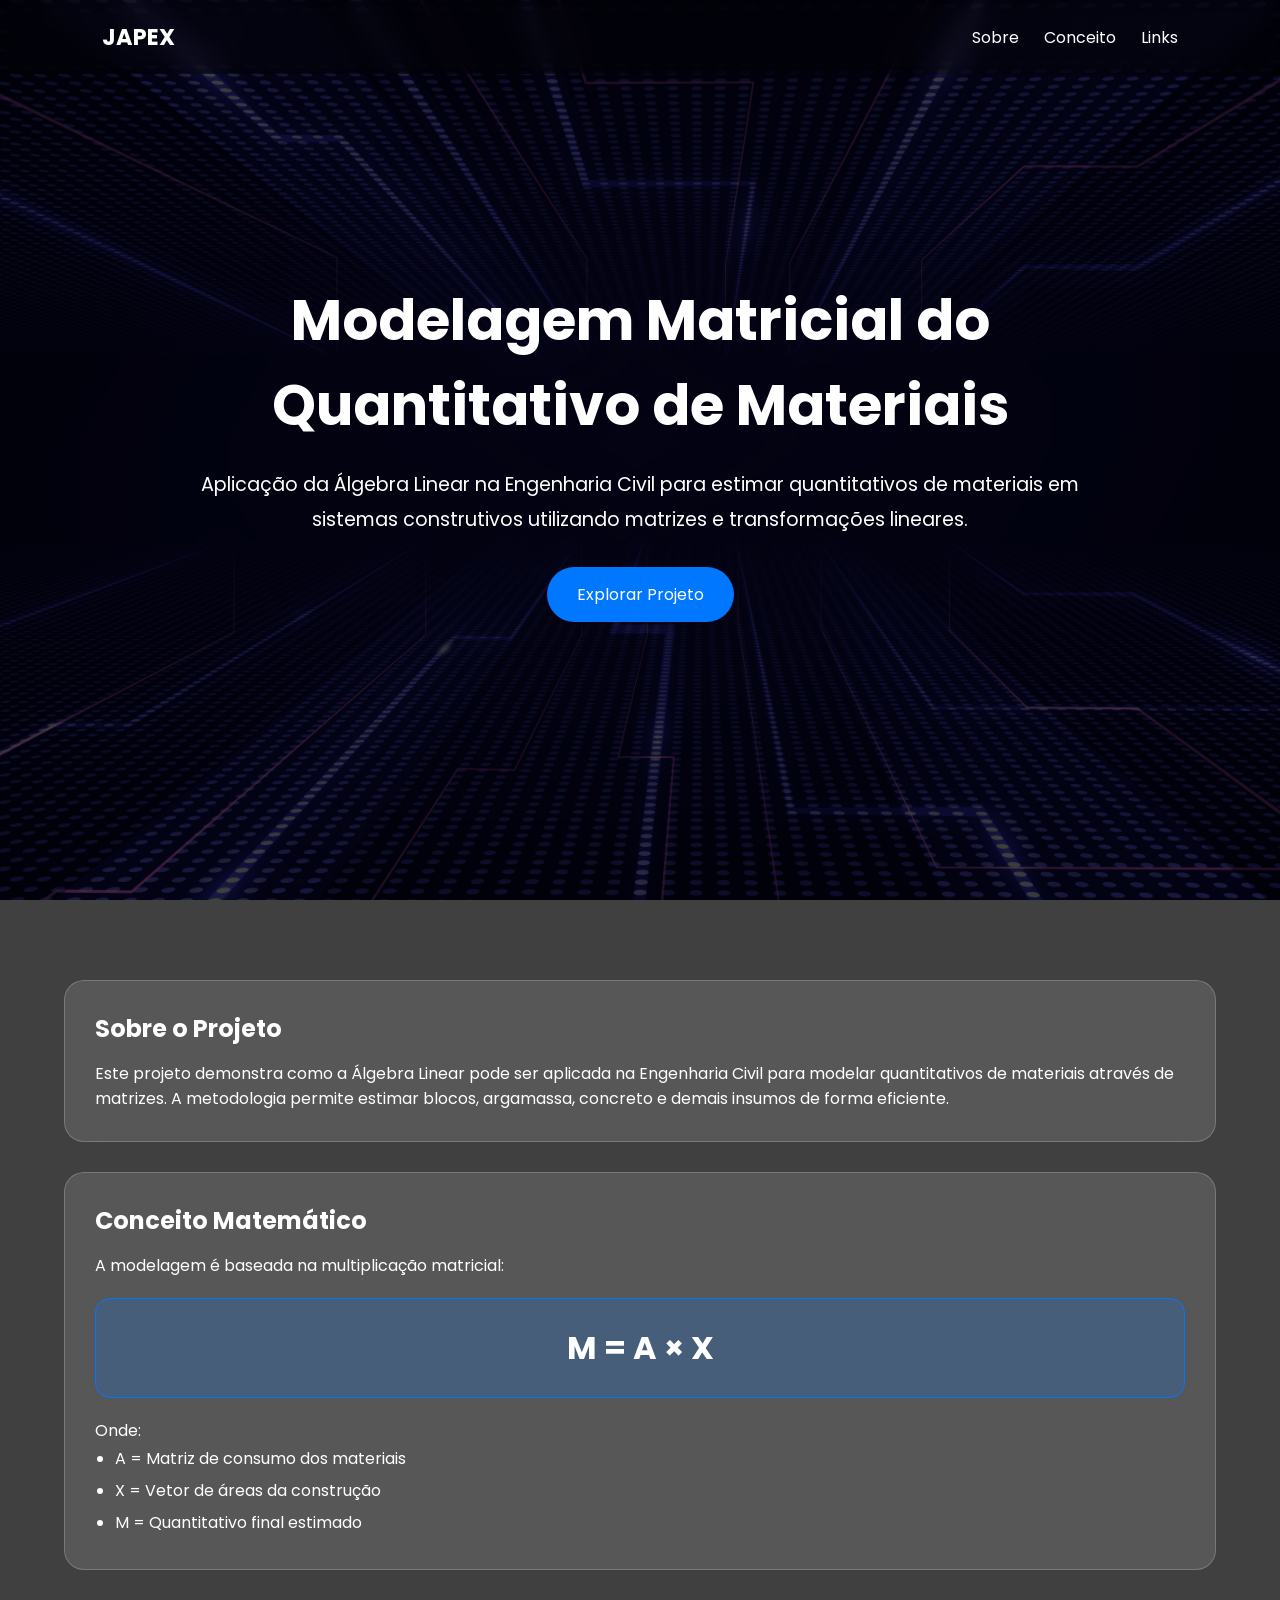
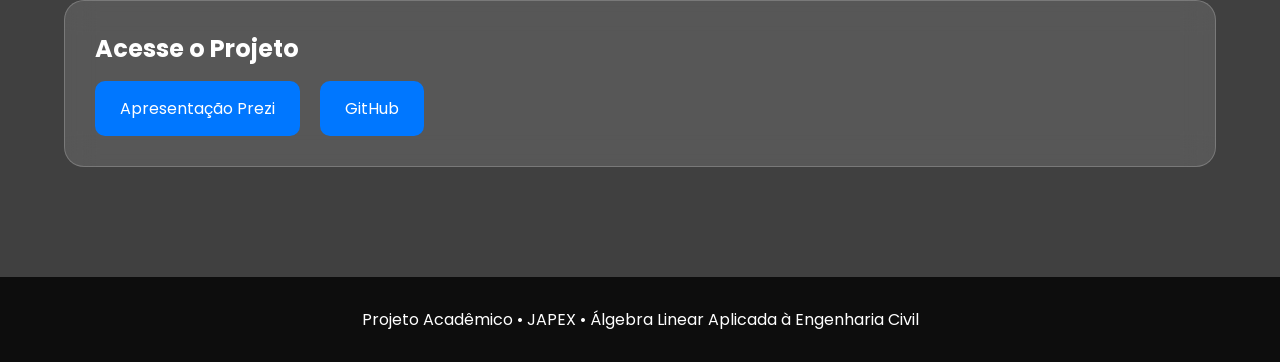
==== Algebra/index.html @ ff8d8faa "Add files via upload" ====
<!DOCTYPE html>
<html lang="pt-BR">

<head>
<meta charset="UTF-8">
<meta name="viewport" content="width=device-width, initial-scale=1.0">

<title>Modelagem Matricial - JAPEX</title>

<link rel="preconnect" href="https://fonts.googleapis.com">
<link href="https://fonts.googleapis.com/css2?family=Poppins:wght@300;400;600;700&display=swap" rel="stylesheet">

<style>

*{
    margin:0;
    padding:0;
    box-sizing:border-box;
    font-family:'Poppins',sans-serif;
}

body{

    background:url("img/algebra.jpg") center center no-repeat;
    background-size:cover;
    background-attachment:fixed;
    color:white;
}

/* camada escura */

.overlay{
    background:rgba(0,0,0,0.75);
    min-height:100vh;
}

/* MENU */

nav{
    width:100%;
    display:flex;
    justify-content:space-between;
    align-items:center;
    padding:20px 8%;
    position:fixed;
    top:0;
    z-index:1000;

    background:rgba(0,0,0,0.4);
    backdrop-filter:blur(10px);
}

.logo{
    font-size:1.4rem;
    font-weight:700;
}

nav ul{
    display:flex;
    gap:25px;
    list-style:none;
}

nav a{
    color:white;
    text-decoration:none;
}

/* HERO */

.hero{
    min-height:100vh;
    display:flex;
    justify-content:center;
    align-items:center;
    text-align:center;
    padding:20px;
}

.hero-content{
    max-width:900px;
}

.hero h1{
    font-size:3.5rem;
    margin-bottom:20px;
}

.hero p{
    font-size:1.2rem;
    line-height:1.8;
}

.btn{
    display:inline-block;
    margin-top:30px;
    padding:15px 30px;
    background:#0077ff;
    color:white;
    text-decoration:none;
    border-radius:50px;
    transition:0.3s;
}

.btn:hover{
    transform:translateY(-3px);
}

/* CONTEÚDO */

.container{
    width:90%;
    max-width:1200px;
    margin:auto;
    padding:80px 0;
}

/* CARDS */

.card{

    background:rgba(255,255,255,0.12);

    backdrop-filter:blur(15px);

    border:1px solid rgba(255,255,255,0.2);

    border-radius:20px;

    padding:30px;

    margin-bottom:30px;

    transition:0.4s;
}

.card:hover{
    transform:translateY(-10px);
}

.card h2{
    margin-bottom:15px;
}

/* EQUAÇÃO */

.formula{

    text-align:center;

    font-size:2rem;

    font-weight:bold;

    padding:25px;

    margin-top:20px;

    border-radius:15px;

    background:rgba(0,119,255,0.2);

    border:1px solid #0077ff;
}

/* BOTÕES */

.links{
    display:flex;
    gap:20px;
    flex-wrap:wrap;
}

.link-btn{

    background:#0077ff;

    color:white;

    text-decoration:none;

    padding:15px 25px;

    border-radius:10px;

    transition:0.3s;
}

.link-btn:hover{
    background:#005bd1;
}

/* RODAPÉ */

footer{
    text-align:center;
    padding:30px;
    background:rgba(0,0,0,0.8);
}

@media(max-width:768px){

.hero h1{
    font-size:2.3rem;
}

.hero p{
    font-size:1rem;
}

nav{
    flex-direction:column;
    gap:10px;
}
}

</style>
</head>

<body>

<div class="overlay">

<nav>

<div class="logo">
JAPEX
</div>

<ul>
<li><a href="#sobre">Sobre</a></li>
<li><a href="#conceito">Conceito</a></li>
<li><a href="#links">Links</a></li>
</ul>

</nav>

<section class="hero">

<div class="hero-content">

<h1>Modelagem Matricial do Quantitativo de Materiais</h1>

<p>
Aplicação da Álgebra Linear na Engenharia Civil para estimar quantitativos
de materiais em sistemas construtivos utilizando matrizes e transformações lineares.
</p>

<a href="#sobre" class="btn">
Explorar Projeto
</a>

</div>

</section>

<div class="container">

<div class="card" id="sobre">

<h2> Sobre o Projeto</h2>

<p>
Este projeto demonstra como a Álgebra Linear pode ser aplicada na Engenharia Civil para modelar quantitativos de materiais através de matrizes.
A metodologia permite estimar blocos, argamassa, concreto e demais insumos de forma eficiente.
</p>

</div>

<div class="card" id="conceito">

<h2> Conceito Matemático</h2>

<p>
A modelagem é baseada na multiplicação matricial:
</p>

<div class="formula">
M = A × X
</div>

<p style="margin-top:20px;">
Onde:
</p>

<ul style="margin-left:20px; line-height:2;">
<li>A = Matriz de consumo dos materiais</li>
<li>X = Vetor de áreas da construção</li>
<li>M = Quantitativo final estimado</li>
</ul>

</div>

<div class="card" id="links">

<h2>Acesse o Projeto</h2>

<div class="links">

<a href="https://prezi.com/view/tUU9ksq3lu8h5EcmZRio/?referral_token=JSz370lnB3FN"
target="_blank"
class="link-btn">
Apresentação Prezi
</a>

<a href="https://github.com/alessandraaguiarx/Modelagem-Matricial-de-Quantitativo-de-materiais"
target="_blank"
class="link-btn">
 GitHub
</a>

</div>

</div>

</div>

<footer>

<p>
Projeto Acadêmico • JAPEX • Álgebra Linear Aplicada à Engenharia Civil
</p>

</footer>

</div>

</body>
</html>
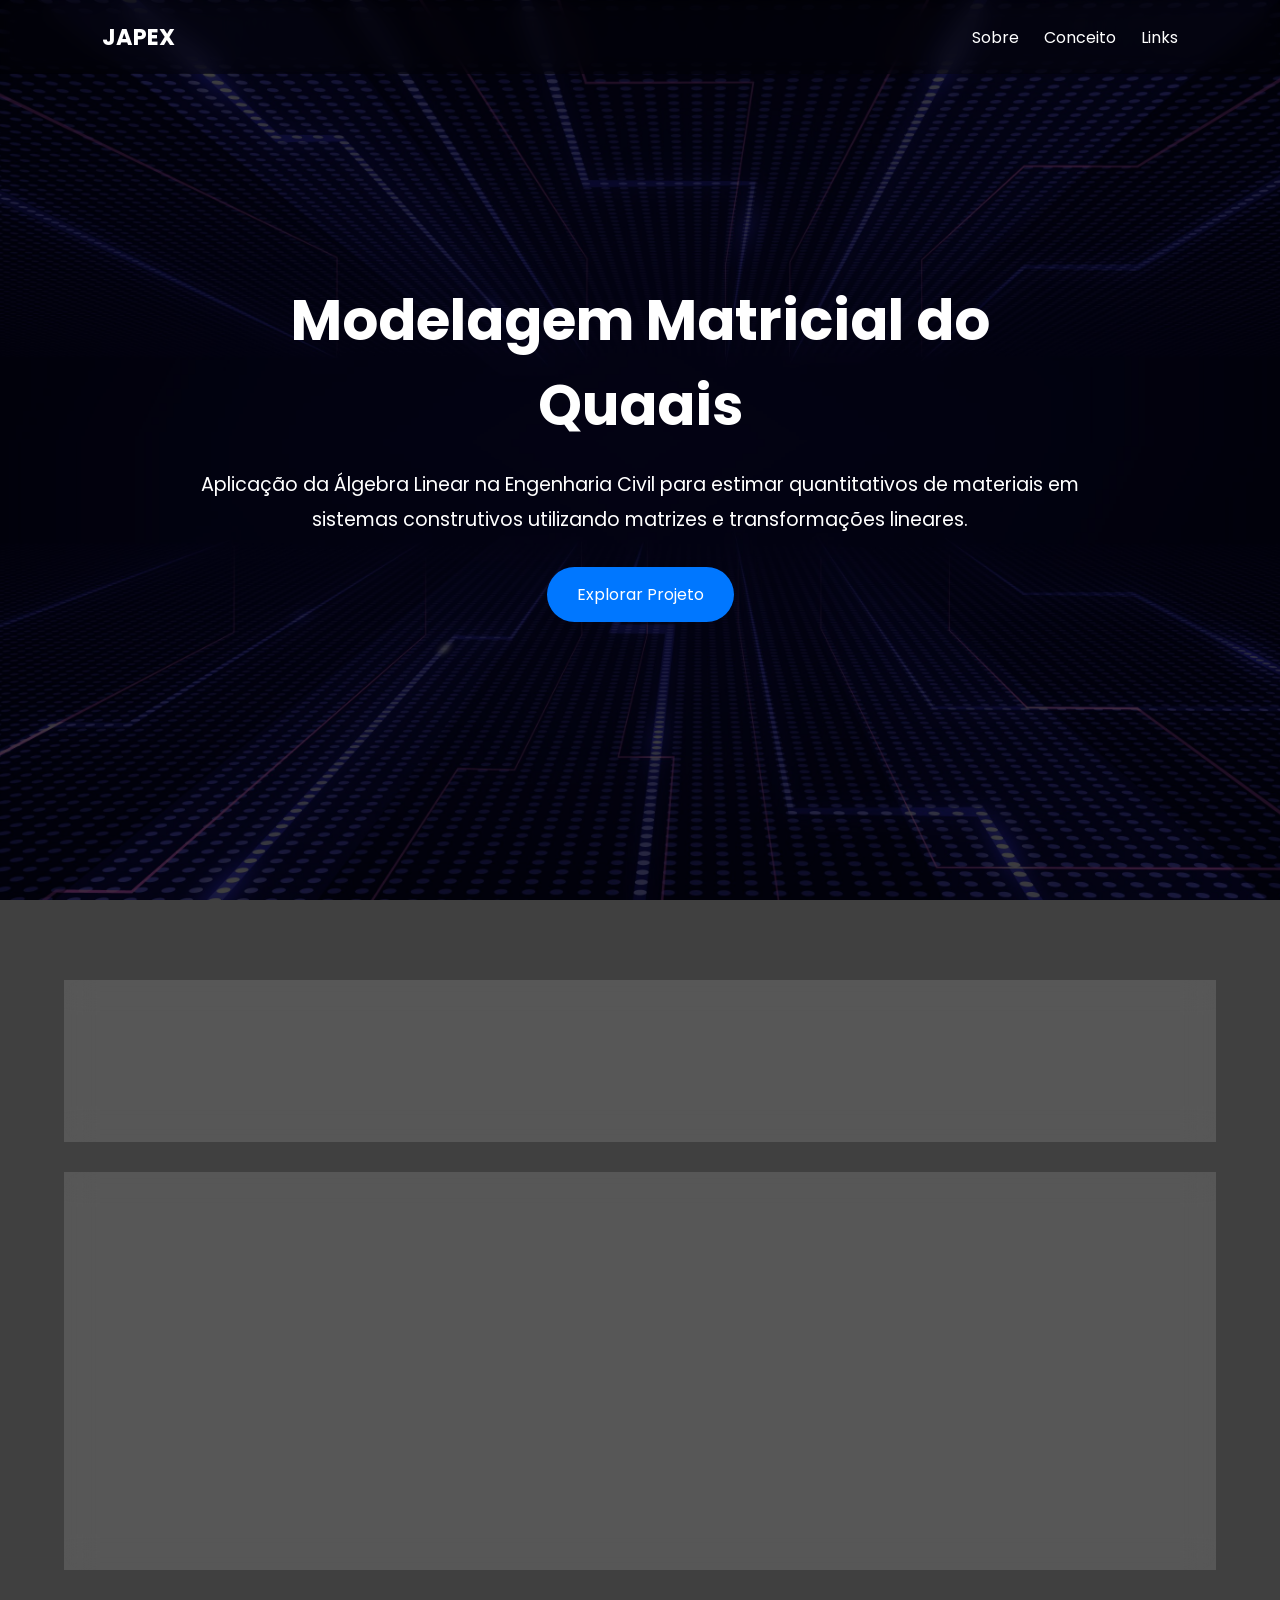
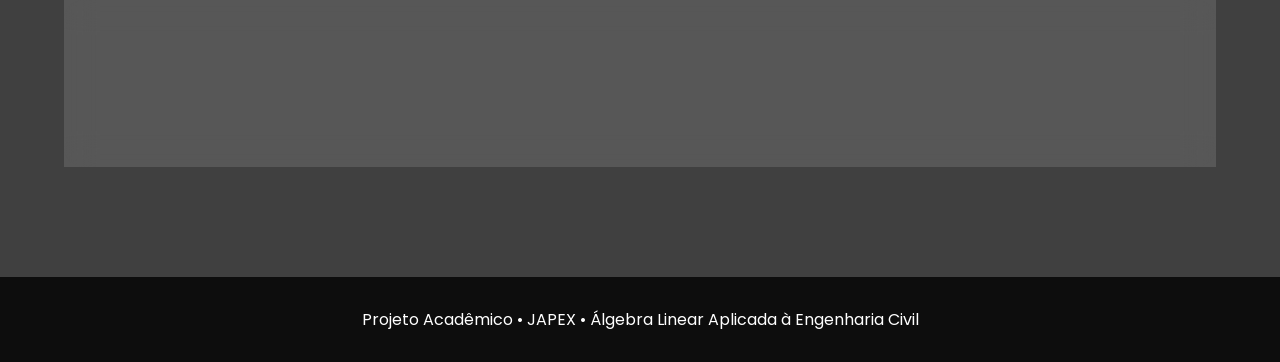
==== commit 7b7c89d8: "Update index.html" ====
--- a/Algebra/index.html
+++ b/Algebra/index.html
@@ -239,7 +239,7 @@
 
 <div class="hero-content">
 
-<h1>Modelagem Matricial do Quantitativo de Materiais</h1>
+<h1>Modelagem Matricial do Quaais</h1>
 
 <p>
 Aplicação da Álgebra Linear na Engenharia Civil para estimar quantitativos
@@ -326,4 +326,4 @@
 </div>
 
 </body>
-</html>+</html>
